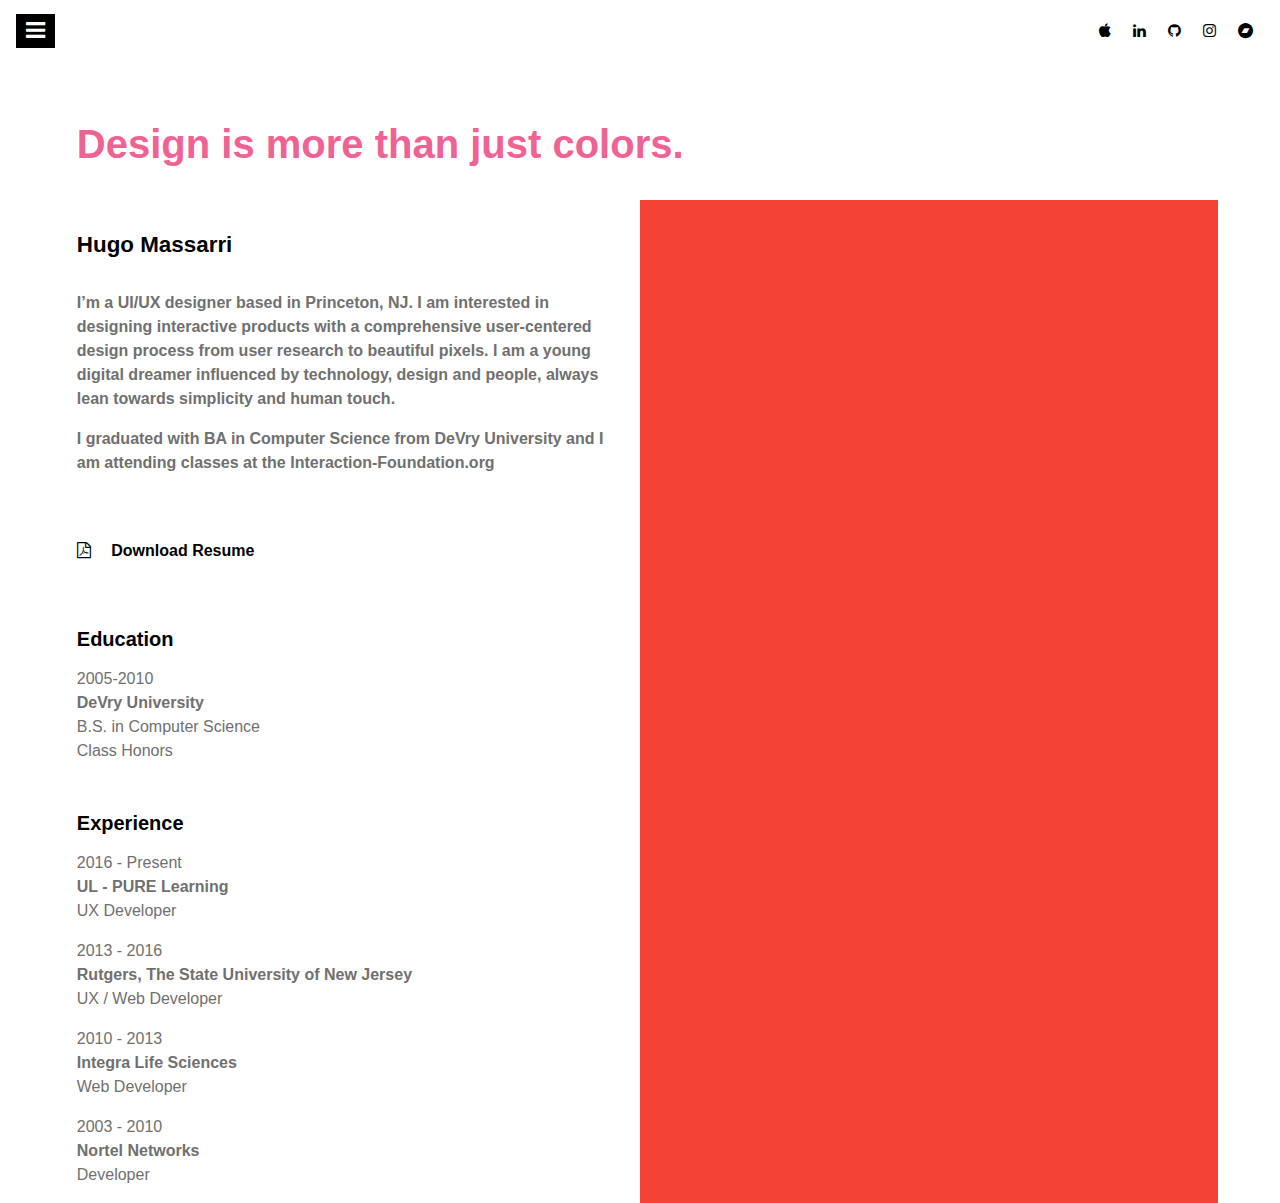
==== index.html @ 9f93d7cd "started working on the index page / about me" ====
<!DOCTYPE html>
<html>

<head>
    <!--Import Google Icon Font-->
    <link href="https://fonts.googleapis.com/icon?family=Material+Icons" rel="stylesheet">

    <!-- Compiled and minified CSS -->
    <link rel="stylesheet" href="css/bootstrap.min.css">
    <link rel="stylesheet" href="css/mdb.min.css" />
    <link rel="stylesheet" href="css/overrides.css" />

    <!-- Font Awesome -->
    <link rel="stylesheet" href="https://maxcdn.bootstrapcdn.com/font-awesome/4.7.0/css/font-awesome.min.css">

    <!--Let browser know website is optimized for mobile-->
    <meta name="viewport" content="width=device-width, initial-scale=1.0" />
</head>

<body class="fixed-sn">

    <!--Double Nav-->
    <header>

        <!-- Sidenav -->
        <div id="slide-out" class="side-nav fixed white z-depth-0">
            <ul class="custom-scrollbar">
                <li>
                    <div class="logo-wrapper waves-light white">
                        <a href="index.html"><img src="assets/logo.png" alt="" class="img-fluid flex-center"></a>
                    </div>
                </li>
                <li class="text-center pt-1 black pb-05">
                    <h4 class="h4-responsive "><span class="white-text">HUGO</span><span class="secondary-text">MASSARRI</span></h4>
                </li>
                <!--
					<span class="fs-90 cyan-text lighten-1">UIX DEVELOPER</span>
				</li>
                -->
                <ul class="collapsible collapsible-accordion">
                    <li>
                        <a href="#" class="collapsible-header waves-effect arrow-r text-left"><i class="fa fa-hand-o-right"></i>PORTFOLIO</a>
                        <div class="collapsible-body">
                            <ul>
                                <li><a href="#" class="waves-effect text-left">UX</a></li>
                                <li><a href="portfolio-web.html" class="waves-effect text-left">Web Design & Development</a></li>
                                <li><a href="portfolio-media.html" class="waves-effect text-left">Digital Media</a></li>
                            </ul>
                        </div>
                    </li>
                    <li><a href="process.html" class="collapsible-header waves-effect text-left"><i class="fa fa-cog"></i>PROCESS</a></li>
                    <li><a href="blog.html" class="collapsible-header waves-effect text-left"><i class="fa fa-user"></i>BLOG</a></li>
                    <li><a href="discography.html" class="collapsible-header waves-effect text-left"><i class="fa fa-play-circle"></i>DISCOGRAPHY</a></li>
                    <li><a href="#" class="collapsible-header waves-effect text-left"><i class="fa fa-file-text"></i>RESUME</a></li>
                    <li><a href="contact.html" class="collapsible-header waves-effect text-left"><i class="fa fa-envelope"></i>CONTACT</a></li>
                </ul>
            </ul>
            <div class="mask-strong"></div>
        </div>

        <!-- Navbar -->
        <nav id="topnav" class="navbar fixed-top navbar-toggleable-md navbar-expand-lg scrolling-navbar double-nav white black-text z-depth-0">
            <!-- Slideout button -->
            <div class="float-left ml-1">
                <div id="mobile-button" class="black">
                    <a href="#" data-activates="slide-out" class="button-collapse"><i id="mobile-menu" class="white-text fa fa-bars"></i></a>    
                </div>
            </div>
            
            
            <!-- Breadcrumb -->
            <div class="breadcrumb-dn mr-auto black-text">
                <h1 class="h1-responsive ml-5 mt-05"></h1>
            </div>
            <ul class="nav navbar-nav nav-flex-icons ml-auto">
                <!--
                <li class="nav-item d-sm-block d-md-block d-lg-block d-xl-none">
                    <a href="" class="nav-link fs-90 font-weight-bold" style="margin-top: 2px;"><span class="black-text">HUGO</span><span class="pink-text">MASSARRI</span></a>
                </li>
                -->
                <li class="nav-item">
                    <a href="" class="nav-link"><i class="fa fa-apple"></i></a>
                </li>
                <li class="nav-item">
                    <a href="" class="nav-link"><i class="fa fa-linkedin"></i></a>
                </li>
                <li class="nav-item">
                    <a href="" class="nav-link"><i class="fa fa-github"></i></a>
                </li>
                <li class="nav-item">
                    <a href="" class="nav-link"><i class="fa fa-instagram"></i></a>
                </li>
                <li class="nav-item">
                    <a href="" class="nav-link"><i class="fa fa-bandcamp"></i></a>
                </li>
            </ul>
        </nav>

    </header>



    <!-- Main Content -->
    <main>
        <div class="row">
            <div class="col-sm-12">
                <h1 class="h1-responsive font-weight-bold secondary-text my-2">Design is more than just colors.</h1>
            </div>
        </div>

        <div class="row">
            <div class="col-sm-12 col-md-6">
                <h4 class="h4-responsive black-text font-weight-bold my-2">Hugo Massarri</h4>
                <p class="tertiary-dark-text font-weight-bold">I’m a UI/UX designer based in Princeton, NJ.  I am interested in designing interactive products with a comprehensive user-centered design process from user research to beautiful pixels. I am a young digital dreamer influenced by technology, design and people, always lean towards simplicity and human touch.</p>
                <p class="tertiary-dark-text font-weight-bold">I graduated with BA in Computer Science from DeVry University and I am attending classes at the Interaction-Foundation.org</p>
                <p class="black-text font-weight-bold my-4"><i class="fa fa-file-pdf-o mr-1"></i> Download Resume</p>
                <h5 class="h5-responsive black-text font-weight-bold">Education</h5>
                <p class="tertiary-dark-text mt-1">2005-2010<br><span class="font-weight-bold">DeVry University</span><br>B.S. in Computer Science<br>Class Honors</p>
                <h5 class="h5-responsive black-text font-weight-bold mt-3">Experience</h5>
                <p class="tertiary-dark-text mt-1">2016 - Present<br><span class="font-weight-bold">UL - PURE Learning</span><br>UX Developer<br></p>
                <p class="tertiary-dark-text mt-1">2013 - 2016<br><span class="font-weight-bold">Rutgers, The State University of New Jersey</span><br>UX / Web Developer<br></p>
                <p class="tertiary-dark-text mt-1">2010 - 2013<br><span class="font-weight-bold">Integra Life Sciences</span><br>Web Developer<br></p>
                <p class="tertiary-dark-text mt-1">2003 - 2010<br><span class="font-weight-bold">Nortel Networks</span><br>Developer<br></p>
            </div>
            <div class="col-sm-12 col-md-6 red white-text"></div>
            
        </div>
    </main>


    <!-- Compiled and minified JavaScript -->
    <script src="js/jquery-3.3.1.min.js"></script>
    <script src="js/bootstrap.min.js"></script>
    <script src="js/mdb.min.js"></script>
    <script src="js/scripts.js"></script>
</body>

</html>
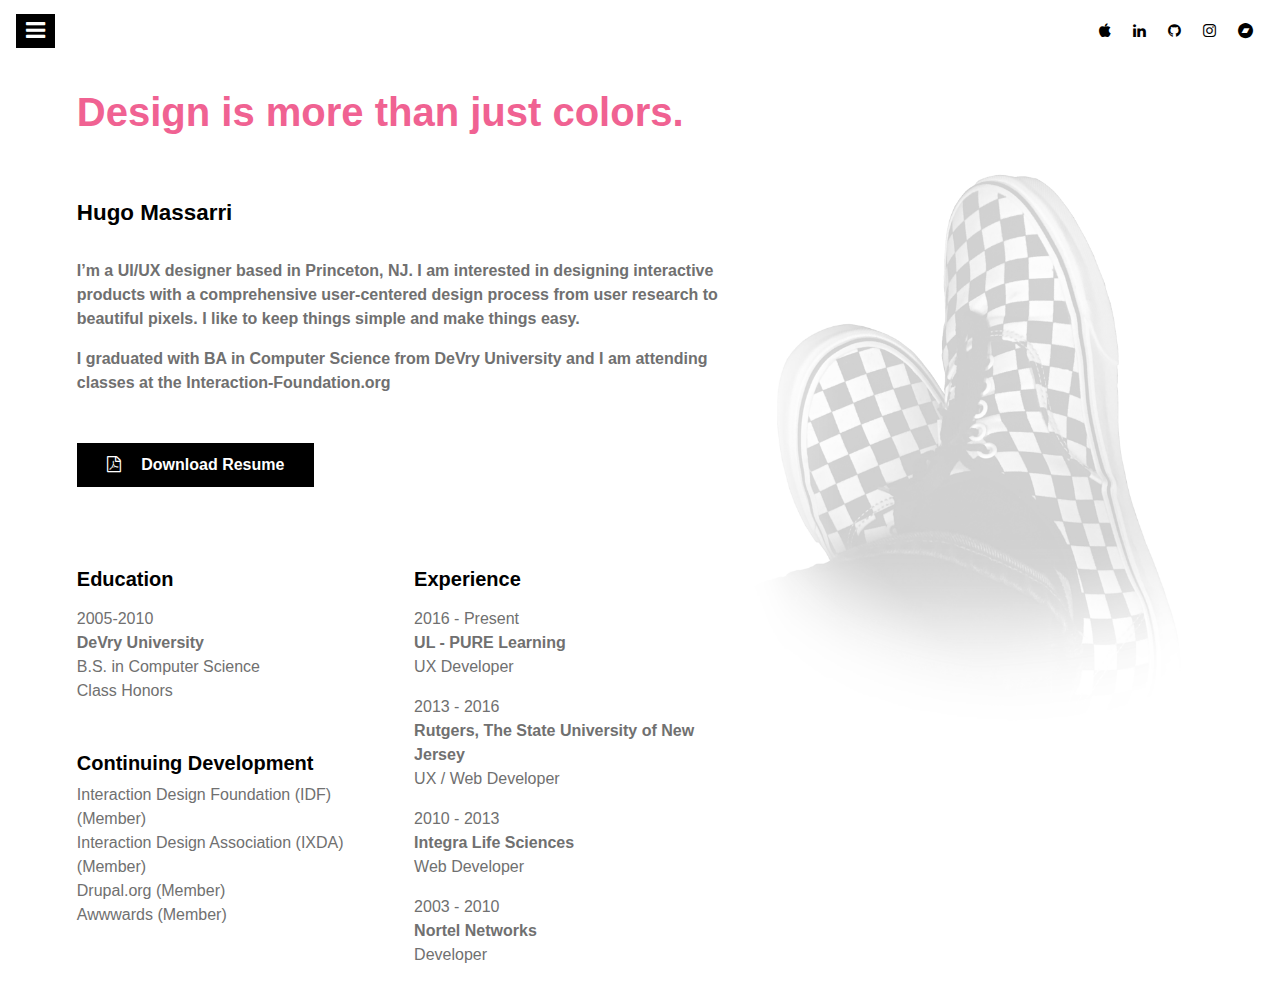
==== commit 69c9909a: "fixed index and web pages" ====
--- a/index.html
+++ b/index.html
@@ -39,20 +39,20 @@
                 -->
                 <ul class="collapsible collapsible-accordion">
                     <li>
-                        <a href="#" class="collapsible-header waves-effect arrow-r text-left"><i class="fa fa-hand-o-right"></i>PORTFOLIO</a>
+                        <a href="#" class="collapsible-header waves-effect arrow-r text-left fs-95"><i class="fa fa-hand-o-right"></i>PORTFOLIO</a>
                         <div class="collapsible-body">
                             <ul>
-                                <li><a href="#" class="waves-effect text-left">UX</a></li>
-                                <li><a href="portfolio-web.html" class="waves-effect text-left">Web Design & Development</a></li>
-                                <li><a href="portfolio-media.html" class="waves-effect text-left">Digital Media</a></li>
+                                <li><a href="#" class="waves-effect text-left fs-95">UX</a></li>
+                                <li><a href="portfolio-web.html" class="waves-effect text-left fs-95">Web Design & Development</a></li>
+                                <li><a href="portfolio-media.html" class="waves-effect text-left fs-95">Digital Media</a></li>
                             </ul>
                         </div>
                     </li>
-                    <li><a href="process.html" class="collapsible-header waves-effect text-left"><i class="fa fa-cog"></i>PROCESS</a></li>
-                    <li><a href="blog.html" class="collapsible-header waves-effect text-left"><i class="fa fa-user"></i>BLOG</a></li>
-                    <li><a href="discography.html" class="collapsible-header waves-effect text-left"><i class="fa fa-play-circle"></i>DISCOGRAPHY</a></li>
-                    <li><a href="#" class="collapsible-header waves-effect text-left"><i class="fa fa-file-text"></i>RESUME</a></li>
-                    <li><a href="contact.html" class="collapsible-header waves-effect text-left"><i class="fa fa-envelope"></i>CONTACT</a></li>
+                    <li><a href="process.html" class="collapsible-header waves-effect text-left fs-95"><i class="fa fa-cog"></i>PROCESS</a></li>
+                    <li><a href="blog.html" class="collapsible-header waves-effect text-left fs-95"><i class="fa fa-user"></i>BLOG</a></li>
+                    <li><a href="discography.html" class="collapsible-header waves-effect text-left fs-95"><i class="fa fa-play-circle"></i>DISCOGRAPHY</a></li>
+                    <li><a href="#" class="collapsible-header waves-effect text-left fs-95"><i class="fa fa-file-text"></i>RESUME</a></li>
+                    <li><a href="contact.html" class="collapsible-header waves-effect text-left fs-95"><i class="fa fa-envelope"></i>CONTACT</a></li>
                 </ul>
             </ul>
             <div class="mask-strong"></div>
@@ -104,25 +104,39 @@
     <main>
         <div class="row">
             <div class="col-sm-12">
-                <h1 class="h1-responsive font-weight-bold secondary-text my-2">Design is more than just colors.</h1>
+                <h1 class="h1-responsive font-weight-bold secondary-text mb-2">Design is more than just colors.</h1>
             </div>
         </div>
 
         <div class="row">
-            <div class="col-sm-12 col-md-6">
+            <div class="col-sm-12 col-md-7">
                 <h4 class="h4-responsive black-text font-weight-bold my-2">Hugo Massarri</h4>
-                <p class="tertiary-dark-text font-weight-bold">I’m a UI/UX designer based in Princeton, NJ.  I am interested in designing interactive products with a comprehensive user-centered design process from user research to beautiful pixels. I am a young digital dreamer influenced by technology, design and people, always lean towards simplicity and human touch.</p>
+                <p class="tertiary-dark-text font-weight-bold">I’m a UI/UX designer based in Princeton, NJ.  I am interested in designing interactive products with a comprehensive user-centered design process from user research to beautiful pixels.  I like to keep things simple and make things easy.</p>
                 <p class="tertiary-dark-text font-weight-bold">I graduated with BA in Computer Science from DeVry University and I am attending classes at the Interaction-Foundation.org</p>
-                <p class="black-text font-weight-bold my-4"><i class="fa fa-file-pdf-o mr-1"></i> Download Resume</p>
-                <h5 class="h5-responsive black-text font-weight-bold">Education</h5>
-                <p class="tertiary-dark-text mt-1">2005-2010<br><span class="font-weight-bold">DeVry University</span><br>B.S. in Computer Science<br>Class Honors</p>
-                <h5 class="h5-responsive black-text font-weight-bold mt-3">Experience</h5>
-                <p class="tertiary-dark-text mt-1">2016 - Present<br><span class="font-weight-bold">UL - PURE Learning</span><br>UX Developer<br></p>
-                <p class="tertiary-dark-text mt-1">2013 - 2016<br><span class="font-weight-bold">Rutgers, The State University of New Jersey</span><br>UX / Web Developer<br></p>
-                <p class="tertiary-dark-text mt-1">2010 - 2013<br><span class="font-weight-bold">Integra Life Sciences</span><br>Web Developer<br></p>
-                <p class="tertiary-dark-text mt-1">2003 - 2010<br><span class="font-weight-bold">Nortel Networks</span><br>Developer<br></p>
+                <p><a class="discog-button text-center font-weight-bold my-2" href="https://blacktransmitter.bandcamp.com" target="_blank"><i class="fa fa-file-pdf-o mr-1"></i> Download Resume</a></p>
+                
+                <div class="row mt-3">
+                    <div class="col-sm-12 col-md-6">
+                        <h5 class="h5-responsive black-text font-weight-bold">Education</h5>
+                        <p class="tertiary-dark-text mt-1">2005-2010<br><span class="font-weight-bold">DeVry University</span><br>B.S. in Computer Science<br>Class Honors</p>
+                        <h5 class="h5-responsive black-text font-weight-bold mt-3">Continuing Development</h5>
+                        <p class="tertiary-dark-text my-0">Interaction Design Foundation (IDF)(Member)</p>
+                        <p class="tertiary-dark-text my-0">Interaction Design Association (IXDA)(Member)</p>
+                        <p class="tertiary-dark-text my-0">Drupal.org (Member)</p>
+                        <p class="tertiary-dark-text my-0">Awwwards (Member)</p>
+                    </div>
+                    <div class="col-sm-12 col-md-6">
+                        <h5 class="h5-responsive black-text font-weight-bold">Experience</h5>
+                        <p class="tertiary-dark-text mt-1">2016 - Present<br><span class="font-weight-bold">UL - PURE Learning</span><br>UX Developer<br></p>
+                        <p class="tertiary-dark-text mt-1">2013 - 2016<br><span class="font-weight-bold">Rutgers, The State University of New Jersey</span><br>UX / Web Developer<br></p>
+                        <p class="tertiary-dark-text mt-1">2010 - 2013<br><span class="font-weight-bold">Integra Life Sciences</span><br>Web Developer<br></p>
+                        <p class="tertiary-dark-text mt-1">2003 - 2010<br><span class="font-weight-bold">Nortel Networks</span><br>Developer<br></p>        
+                    </div>
+                </div>
+                
+                
             </div>
-            <div class="col-sm-12 col-md-6 red white-text"></div>
+            <div class="col-sm-12 col-md-5"><img src="assets/checkerboard-vans.png" class="img-fluid"></div>
             
         </div>
     </main>
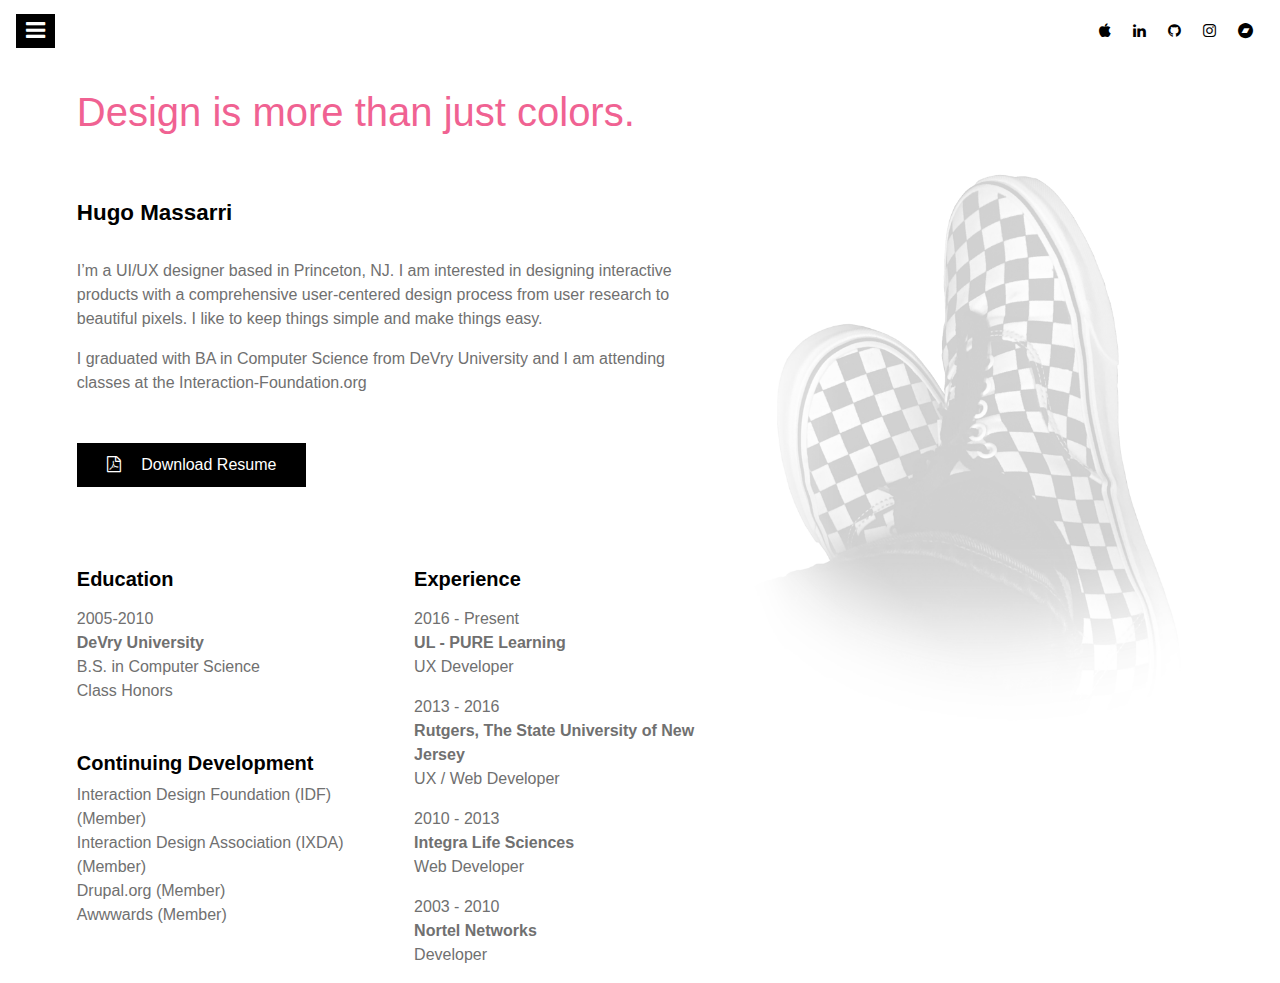
==== commit 35574d66: "fixed menu, added social links, started UX" ====
--- a/index.html
+++ b/index.html
@@ -30,21 +30,21 @@
                         <a href="index.html"><img src="assets/logo.png" alt="" class="img-fluid flex-center"></a>
                     </div>
                 </li>
-                <li class="text-center pt-1 black pb-05">
+                <li class="text-center black pt-1 pb-05">
                     <h4 class="h4-responsive "><span class="white-text">HUGO</span><span class="secondary-text">MASSARRI</span></h4>
                 </li>
                 <!--
 					<span class="fs-90 cyan-text lighten-1">UIX DEVELOPER</span>
 				</li>
                 -->
-                <ul class="collapsible collapsible-accordion">
+                <ul class="collapsible collapsible-accordion mt-0">
                     <li>
                         <a href="#" class="collapsible-header waves-effect arrow-r text-left fs-95"><i class="fa fa-hand-o-right"></i>PORTFOLIO</a>
                         <div class="collapsible-body">
                             <ul>
-                                <li><a href="#" class="waves-effect text-left fs-95">UX</a></li>
-                                <li><a href="portfolio-web.html" class="waves-effect text-left fs-95">Web Design & Development</a></li>
-                                <li><a href="portfolio-media.html" class="waves-effect text-left fs-95">Digital Media</a></li>
+                                <li><a href="portfolio-ux.html" class="waves-effect text-left">UX</a></li>
+                                <li><a href="portfolio-media.html" class="waves-effect text-left">Digital Media</a></li>
+                                <li><a href="portfolio-web.html" class="waves-effect text-left">Web Design + Development</a></li>
                             </ul>
                         </div>
                     </li>
@@ -79,19 +79,19 @@
                 </li>
                 -->
                 <li class="nav-item">
-                    <a href="" class="nav-link"><i class="fa fa-apple"></i></a>
+                    <a href="https://www.apple.com" target="_blank" class="nav-link"><i class="fa fa-apple"></i></a>
                 </li>
                 <li class="nav-item">
-                    <a href="" class="nav-link"><i class="fa fa-linkedin"></i></a>
+                    <a href="https://www.linkedin.com/in/hmassarri" target="_blank" class="nav-link"><i class="fa fa-linkedin"></i></a>
                 </li>
                 <li class="nav-item">
-                    <a href="" class="nav-link"><i class="fa fa-github"></i></a>
+                    <a href="https://github.com/hmassarri/" target="_blank" class="nav-link"><i class="fa fa-github"></i></a>
                 </li>
                 <li class="nav-item">
-                    <a href="" class="nav-link"><i class="fa fa-instagram"></i></a>
+                    <a href="https://www.instagram.com/bighbomb/" target="_blank" class="nav-link"><i class="fa fa-instagram"></i></a>
                 </li>
                 <li class="nav-item">
-                    <a href="" class="nav-link"><i class="fa fa-bandcamp"></i></a>
+                    <a href="https://blacktransmitter.bandcamp.com" target="_blank" class="nav-link"><i class="fa fa-bandcamp"></i></a>
                 </li>
             </ul>
         </nav>
@@ -104,16 +104,18 @@
     <main>
         <div class="row">
             <div class="col-sm-12">
-                <h1 class="h1-responsive font-weight-bold secondary-text mb-2">Design is more than just colors.</h1>
+                <h1 class="h1-responsive secondary-text mb-2">Design is more than just colors.</h1>
             </div>
         </div>
 
         <div class="row">
             <div class="col-sm-12 col-md-7">
-                <h4 class="h4-responsive black-text font-weight-bold my-2">Hugo Massarri</h4>
-                <p class="tertiary-dark-text font-weight-bold">I’m a UI/UX designer based in Princeton, NJ.  I am interested in designing interactive products with a comprehensive user-centered design process from user research to beautiful pixels.  I like to keep things simple and make things easy.</p>
-                <p class="tertiary-dark-text font-weight-bold">I graduated with BA in Computer Science from DeVry University and I am attending classes at the Interaction-Foundation.org</p>
-                <p><a class="discog-button text-center font-weight-bold my-2" href="https://blacktransmitter.bandcamp.com" target="_blank"><i class="fa fa-file-pdf-o mr-1"></i> Download Resume</a></p>
+                <h4 class="h4-responsive font-weight-bold black-text my-2">Hugo Massarri</h4>
+                <p class="tertiary-dark-text ">I’m a UI/UX designer based in Princeton, NJ.  I am interested in designing interactive products with a comprehensive user-centered design process from user research to beautiful pixels.  I like to keep things simple and make things easy.</p>
+                <p class="tertiary-dark-text ">I graduated with BA in Computer Science from DeVry University and I am attending classes at the Interaction-Foundation.org</p>
+                
+                <!-- Download Button -->
+                <p><a class="discog-button text-center my-2" href="https://blacktransmitter.bandcamp.com" target="_blank"><i class="fa fa-file-pdf-o mr-1"></i> Download Resume</a></p>
                 
                 <div class="row mt-3">
                     <div class="col-sm-12 col-md-6">
--- a/css/overrides.css
+++ b/css/overrides.css
@@ -605,7 +605,9 @@
 
 #slide-out .collapsible-body a {
   background-color: rgba(0, 0, 0, 0.08);
-  font-weight: 300; }
+  font-weight: 300;
+  height: 56px !important;
+  line-height: 56px !important; }
 
 .side-nav .logo-wrapper,
 .side-nav .logo-wrapper a {
@@ -629,8 +631,12 @@
   font-weight: 300;
   border-radius: 0; }
 
+.side-nav .collapsible a {
+  height: 58px !important;
+  line-height: 58px !important; }
+
 .side-nav .collapsible-body a {
-  padding-left: 55px; }
+  padding-left: 48px; }
 
 .side-nav .logo-wrapper {
   border-bottom: 0px solid rgba(153, 153, 153, 0.3); }
@@ -686,7 +692,8 @@
 .portfolioSite-button:focus,
 .portfolioSite-button:hover {
   background-color: #00BCD4;
-  color: #000000; }
+  color: #000000;
+  border-radius: 4px; }
 
 .portfolioSite-button .hoverable {
   transition: all 0s ease-in-out; }
@@ -704,7 +711,8 @@
 .discog-button:focus,
 .discog-button:hover {
   background-color: #00BCD4;
-  color: #000000; }
+  color: #000000;
+  border-radius: 4px; }
 
 .discog-button .hoverable {
   transition: all 0s ease-in-out; }
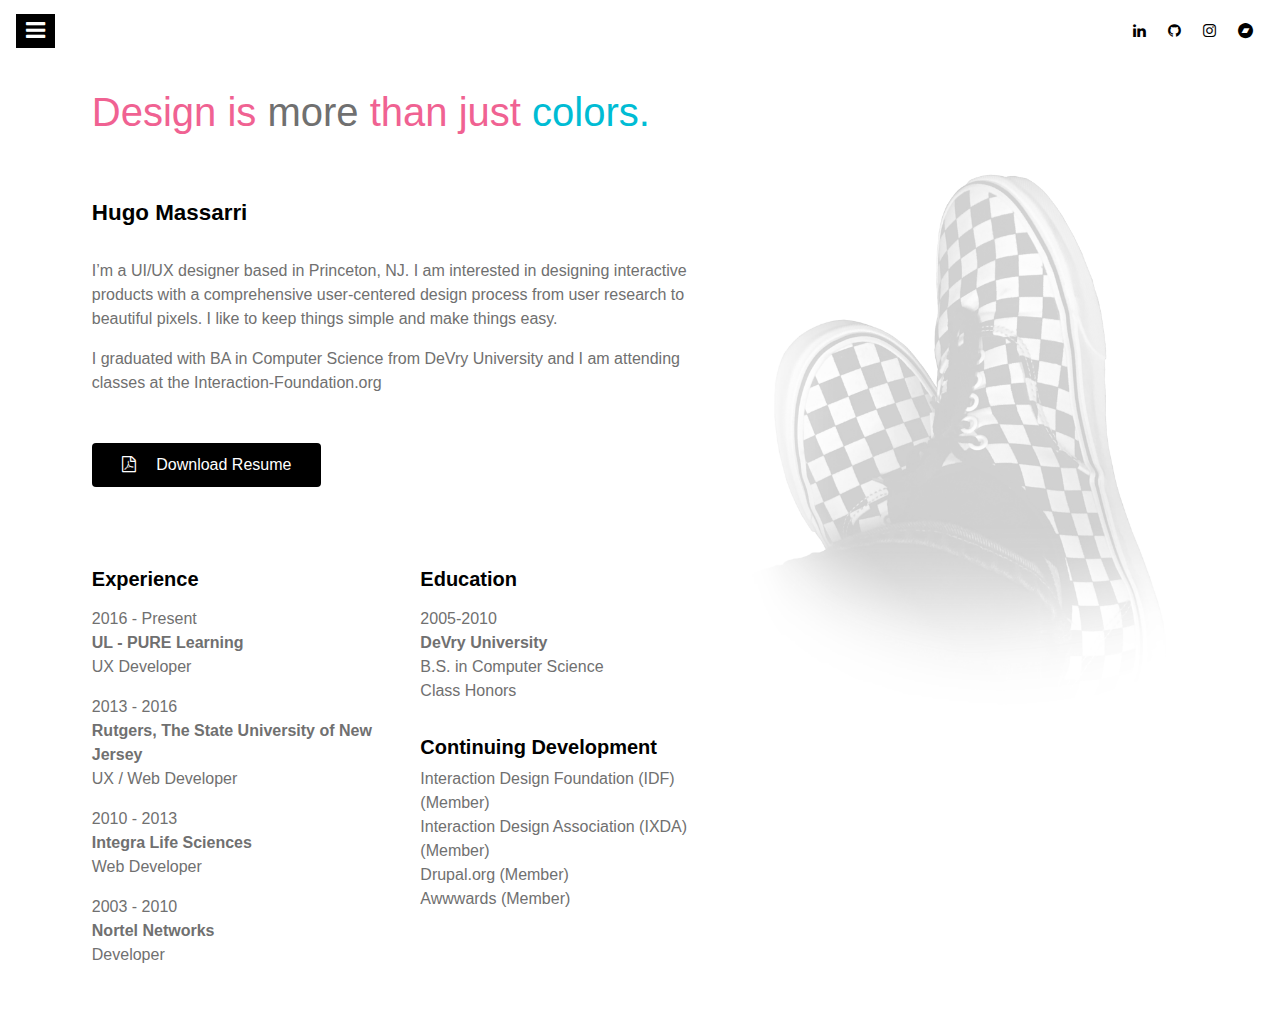
==== commit c6256cb0: "fixing more mobile css issues" ====
--- a/index.html
+++ b/index.html
@@ -51,7 +51,7 @@
                     <li><a href="process.html" class="collapsible-header waves-effect text-left fs-95"><i class="fa fa-cog"></i>PROCESS</a></li>
                     <li><a href="blog.html" class="collapsible-header waves-effect text-left fs-95"><i class="fa fa-user"></i>BLOG</a></li>
                     <li><a href="discography.html" class="collapsible-header waves-effect text-left fs-95"><i class="fa fa-play-circle"></i>DISCOGRAPHY</a></li>
-                    <li><a href="#" class="collapsible-header waves-effect text-left fs-95"><i class="fa fa-file-text"></i>RESUME</a></li>
+                    <li><a href="assets/resume/2018-Resume.pdf" target="_blank" class="collapsible-header waves-effect text-left fs-95"><i class="fa fa-file-text"></i>RESUME</a></li>
                     <li><a href="contact.html" class="collapsible-header waves-effect text-left fs-95"><i class="fa fa-envelope"></i>CONTACT</a></li>
                 </ul>
             </ul>
@@ -63,11 +63,11 @@
             <!-- Slideout button -->
             <div class="float-left ml-1">
                 <div id="mobile-button" class="black">
-                    <a href="#" data-activates="slide-out" class="button-collapse"><i id="mobile-menu" class="white-text fa fa-bars"></i></a>    
+                    <a href="#" data-activates="slide-out" class="button-collapse"><i id="mobile-menu" class="white-text fa fa-bars"></i></a>
                 </div>
             </div>
-            
-            
+
+
             <!-- Breadcrumb -->
             <div class="breadcrumb-dn mr-auto black-text">
                 <h1 class="h1-responsive ml-5 mt-05"></h1>
@@ -77,10 +77,10 @@
                 <li class="nav-item d-sm-block d-md-block d-lg-block d-xl-none">
                     <a href="" class="nav-link fs-90 font-weight-bold" style="margin-top: 2px;"><span class="black-text">HUGO</span><span class="pink-text">MASSARRI</span></a>
                 </li>
-                -->
                 <li class="nav-item">
                     <a href="https://www.apple.com" target="_blank" class="nav-link"><i class="fa fa-apple"></i></a>
                 </li>
+                -->
                 <li class="nav-item">
                     <a href="https://www.linkedin.com/in/hmassarri" target="_blank" class="nav-link"><i class="fa fa-linkedin"></i></a>
                 </li>
@@ -102,44 +102,66 @@
 
     <!-- Main Content -->
     <main>
-        <div class="row">
-            <div class="col-sm-12">
-                <h1 class="h1-responsive secondary-text mb-2">Design is more than just colors.</h1>
+        <div class="container-fluid">
+            <div class="row">
+                <div class="col-sm-12 col-md-12">
+                    <h1 class="h1-responsive secondary-text mb-2">Design is <span class="tertiary-dark-text">more</span> than just <span class="cyan-text">colors.</span></h1>
+                </div>
             </div>
-        </div>
 
-        <div class="row">
-            <div class="col-sm-12 col-md-7">
-                <h4 class="h4-responsive font-weight-bold black-text my-2">Hugo Massarri</h4>
-                <p class="tertiary-dark-text ">I’m a UI/UX designer based in Princeton, NJ.  I am interested in designing interactive products with a comprehensive user-centered design process from user research to beautiful pixels.  I like to keep things simple and make things easy.</p>
-                <p class="tertiary-dark-text ">I graduated with BA in Computer Science from DeVry University and I am attending classes at the Interaction-Foundation.org</p>
-                
-                <!-- Download Button -->
-                <p><a class="discog-button text-center my-2" href="https://blacktransmitter.bandcamp.com" target="_blank"><i class="fa fa-file-pdf-o mr-1"></i> Download Resume</a></p>
-                
-                <div class="row mt-3">
-                    <div class="col-sm-12 col-md-6">
-                        <h5 class="h5-responsive black-text font-weight-bold">Education</h5>
-                        <p class="tertiary-dark-text mt-1">2005-2010<br><span class="font-weight-bold">DeVry University</span><br>B.S. in Computer Science<br>Class Honors</p>
-                        <h5 class="h5-responsive black-text font-weight-bold mt-3">Continuing Development</h5>
-                        <p class="tertiary-dark-text my-0">Interaction Design Foundation (IDF)(Member)</p>
-                        <p class="tertiary-dark-text my-0">Interaction Design Association (IXDA)(Member)</p>
-                        <p class="tertiary-dark-text my-0">Drupal.org (Member)</p>
-                        <p class="tertiary-dark-text my-0">Awwwards (Member)</p>
+            <div class="row">
+                <div class="col-sm-12 col-md-7">
+                    <h4 class="h4-responsive font-weight-bold black-text my-2">Hugo Massarri</h4>
+                    <p class="tertiary-dark-text ">I’m a UI/UX designer based in Princeton, NJ. I am interested in designing interactive products with a comprehensive user-centered design process from user research to beautiful pixels. I like to keep things simple and make things easy.</p>
+                    <p class="tertiary-dark-text ">I graduated with BA in Computer Science from DeVry University and I am attending classes at the Interaction-Foundation.org</p>
+
+                    <!-- Download Button -->
+                    <p><a class="discog-button text-center my-2" href="assets/resume/2018-Resume.pdf" download><i class="fa fa-file-pdf-o mr-1"></i> Download Resume</a></p>
+
+                    <div class="row mt-3">
+                        <div class="col-sm-12 col-md-6 mb-2">
+                            <h5 class="h5-responsive black-text font-weight-bold">Experience</h5>
+                            <p class="tertiary-dark-text mt-1">2016 - Present
+                                <br><span class="font-weight-bold">UL - PURE Learning</span>
+                                <br>UX Developer
+                                <br>
+                            </p>
+                            <p class="tertiary-dark-text mt-1">2013 - 2016
+                                <br><span class="font-weight-bold">Rutgers, The State University of New Jersey</span>
+                                <br>UX / Web Developer
+                                <br>
+                            </p>
+                            <p class="tertiary-dark-text mt-1">2010 - 2013
+                                <br><span class="font-weight-bold">Integra Life Sciences</span>
+                                <br>Web Developer
+                                <br>
+                            </p>
+                            <p class="tertiary-dark-text mt-1">2003 - 2010
+                                <br><span class="font-weight-bold">Nortel Networks</span>
+                                <br>Developer
+                                <br>
+                            </p>
+                        </div>
+                        <div class="col-sm-12 col-md-6">
+                            <h5 class="h5-responsive black-text font-weight-bold">Education</h5>
+                            <p class="tertiary-dark-text mt-1">2005-2010
+                                <br><span class="font-weight-bold">DeVry University</span>
+                                <br>B.S. in Computer Science
+                                <br>Class Honors</p>
+                            <h5 class="h5-responsive black-text font-weight-bold mt-2">Continuing Development</h5>
+                            <p class="tertiary-dark-text my-0">Interaction Design Foundation (IDF)(Member)</p>
+                            <p class="tertiary-dark-text my-0">Interaction Design Association (IXDA)(Member)</p>
+                            <p class="tertiary-dark-text my-0">Drupal.org (Member)</p>
+                            <p class="tertiary-dark-text my-0">Awwwards (Member)</p>
+                        </div>
+
                     </div>
-                    <div class="col-sm-12 col-md-6">
-                        <h5 class="h5-responsive black-text font-weight-bold">Experience</h5>
-                        <p class="tertiary-dark-text mt-1">2016 - Present<br><span class="font-weight-bold">UL - PURE Learning</span><br>UX Developer<br></p>
-                        <p class="tertiary-dark-text mt-1">2013 - 2016<br><span class="font-weight-bold">Rutgers, The State University of New Jersey</span><br>UX / Web Developer<br></p>
-                        <p class="tertiary-dark-text mt-1">2010 - 2013<br><span class="font-weight-bold">Integra Life Sciences</span><br>Web Developer<br></p>
-                        <p class="tertiary-dark-text mt-1">2003 - 2010<br><span class="font-weight-bold">Nortel Networks</span><br>Developer<br></p>        
-                    </div>
+
+
                 </div>
-                
-                
+                <div class="col-sm-12 col-md-5"><img src="assets/checkerboard-vans.png" class="img-fluid"></div>
+
             </div>
-            <div class="col-sm-12 col-md-5"><img src="assets/checkerboard-vans.png" class="img-fluid"></div>
-            
         </div>
     </main>
 
--- a/css/overrides.css
+++ b/css/overrides.css
@@ -535,7 +535,7 @@
     margin-top: 0px !important;
     margin-bottom: 0px !important; }
 
-  #process h2, #process p, #process figure {
+  #process h1, #process h2, #process h3, #process h4, #process h5, #process p, #process figure, #process footer {
     text-align: center !important; }
 
   #process .figure {
@@ -545,7 +545,7 @@
   .discog-button {
     width: 100% !important; }
 
-  #discography h2, #discography h3, #discography h5, #discography p {
+  #discopgrahy h1, #discography h2, #discography h3, #discography h5, #discography p, #discography footer {
     text-align: center !important; }
 
   #discography h3 {
@@ -554,10 +554,16 @@
   #discography .blockquote-footer {
     text-align: center; }
 
-  #web h2, #web h3, #web h5 {
+  #media h1, #media h2, #media h3, #media h4, #media h5, #media footer {
     text-align: center !important; }
 
+  #web h1, #web h2, #web h3, #web h4, #web h5, #web p, #web footer {
+    text-align: center !important; }
+
   .portfolioSite-button {
+    width: 100% !important; }
+
+  .contact-button {
     width: 100% !important; } }
 @media only screen and (max-width: 1024px) {
   #mental_model {
@@ -687,13 +693,12 @@
   padding: 10px 30px;
   display: inline-block;
   width: auto;
-  border-radius: 0px; }
+  border-radius: 4px; }
 
 .portfolioSite-button:focus,
 .portfolioSite-button:hover {
   background-color: #00BCD4;
-  color: #000000;
-  border-radius: 4px; }
+  color: #000000; }
 
 .portfolioSite-button .hoverable {
   transition: all 0s ease-in-out; }
@@ -706,13 +711,12 @@
   padding: 10px 30px;
   display: inline-block;
   width: auto;
-  border-radius: 0px; }
+  border-radius: 4px; }
 
 .discog-button:focus,
 .discog-button:hover {
   background-color: #00BCD4;
-  color: #000000;
-  border-radius: 4px; }
+  color: #000000; }
 
 .discog-button .hoverable {
   transition: all 0s ease-in-out; }
@@ -744,7 +748,7 @@
   padding: 10px 30px;
   display: inline-block;
   width: auto;
-  border-radius: 0px; }
+  border-radius: 4px; }
 
 .webproject-button-1:focus,
 .webproject-button-1:hover {
@@ -760,7 +764,7 @@
   padding: 10px 30px;
   display: inline-block;
   width: auto;
-  border-radius: 0px; }
+  border-radius: 4px; }
 
 .webproject-button-2:focus,
 .webproject-button-2:hover {
@@ -774,11 +778,11 @@
 ==============================*/
 .contact-button {
   background-color: #000000;
-  color: #FFFFFF;
+  color: #FFFFFF !important;
   padding: 10px 30px;
   display: inline-block;
   width: auto;
-  border-radius: 0px; }
+  border-radius: 4px; }
 
 .contact-button:focus,
 .contact-button:hover {
@@ -788,4 +792,25 @@
 .contact-button .hoverable {
   transition: all 0s ease-in-out; }
 
+#contact-form .form-control:focus {
+  color: #00BCD4;
+  border: 1px solid #00BCD4;
+  -webkit-box-shadow: 0 0 0 0.2rem rgba(0, 188, 212, 0.25);
+  box-shadow: 0 0 0 0.2rem rgba(0, 188, 212, 0.25); }
+
+#contact-form select:focus {
+  color: #00BCD4;
+  border: 1px solid #00BCD4;
+  -webkit-box-shadow: 0 0 0 0.2rem rgba(0, 188, 212, 0.25);
+  box-shadow: 0 0 0 0.2rem rgba(0, 188, 212, 0.25); }
+
+#contact-form .custom-select:focus {
+  color: #00BCD4;
+  border: 1px solid #00BCD4;
+  -webkit-box-shadow: 0 0 0 0.2rem rgba(0, 188, 212, 0.25);
+  box-shadow: 0 0 0 0.2rem rgba(0, 188, 212, 0.25); }
+
+#contact-form input:matches([type="button"], #contact-form [type="submit"], #contact-form [type="reset"]) {
+  border: none !important; }
+
 /*# sourceMappingURL=overrides.css.map */
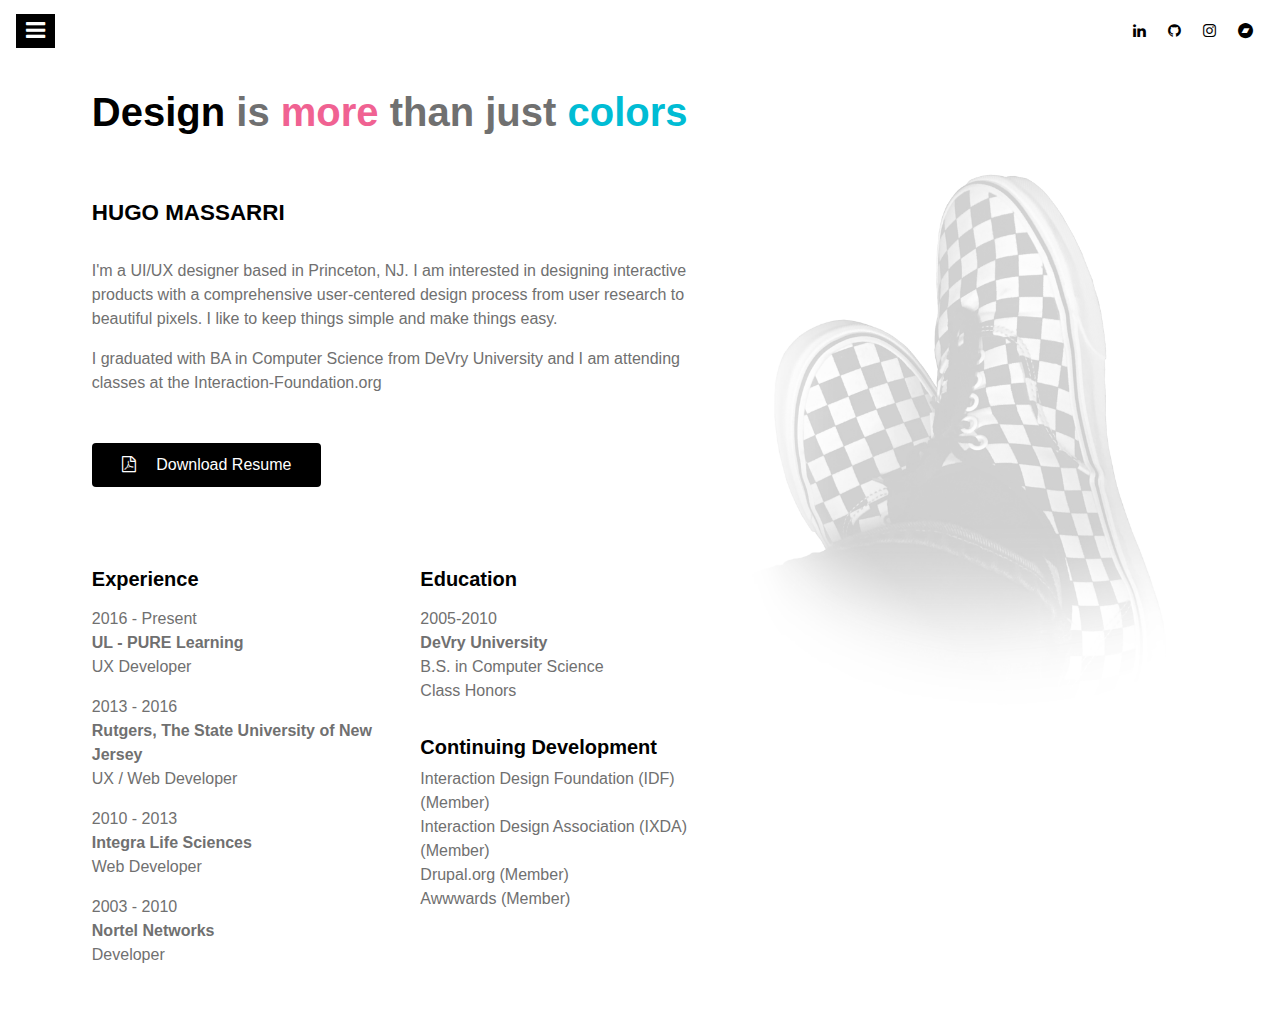
==== commit 38d81246: "fixing mobile alignment" ====
--- a/index.html
+++ b/index.html
@@ -17,7 +17,7 @@
     <meta name="viewport" content="width=device-width, initial-scale=1.0" />
 </head>
 
-<body class="fixed-sn">
+<body id="home" class="fixed-sn">
 
     <!--Double Nav-->
     <header>
@@ -31,7 +31,7 @@
                     </div>
                 </li>
                 <li class="text-center black pt-1 pb-05">
-                    <h4 class="h4-responsive "><span class="white-text">HUGO</span><span class="secondary-text">MASSARRI</span></h4>
+                    <h4 class="h4-responsive "><span class="cyan-text">HUGO</span><span class="secondary-text">MASSARRI</span></h4>
                 </li>
                 <!--
 					<span class="fs-90 cyan-text lighten-1">UIX DEVELOPER</span>
@@ -43,8 +43,9 @@
                         <div class="collapsible-body">
                             <ul>
                                 <li><a href="portfolio-ux.html" class="waves-effect text-left">UX</a></li>
-                                <li><a href="portfolio-media.html" class="waves-effect text-left">Digital Media</a></li>
-                                <li><a href="portfolio-web.html" class="waves-effect text-left">Web Design + Development</a></li>
+                                <li><a href="portfolio-media.html" class="waves-effect text-left">Digital Art</a></li>
+                                <li><a href="portfolio-web.html" class="waves-effect text-left">Web Development</a></li>
+                                <!--<li><a href="https://medium.com/@hugomassarri/the-hows-why-s-and-aha-s-of-uix-and-me-26e31b76db40" target="_blank" class="waves-effect text-left">Published Articles</a></li>-->
                             </ul>
                         </div>
                     </li>
@@ -105,14 +106,14 @@
         <div class="container-fluid">
             <div class="row">
                 <div class="col-sm-12 col-md-12">
-                    <h1 class="h1-responsive secondary-text mb-2">Design is <span class="tertiary-dark-text">more</span> than just <span class="cyan-text">colors.</span></h1>
+					<h1 class="h1-responsive tertiary-dark-text font-weight-bold mb-2"><span class="black-text">Design</span> is <span class="secondary-text">more</span> than just <span class="cyan-text">colors</span></h1>
                 </div>
             </div>
 
             <div class="row">
                 <div class="col-sm-12 col-md-7">
-                    <h4 class="h4-responsive font-weight-bold black-text my-2">Hugo Massarri</h4>
-                    <p class="tertiary-dark-text ">I’m a UI/UX designer based in Princeton, NJ. I am interested in designing interactive products with a comprehensive user-centered design process from user research to beautiful pixels. I like to keep things simple and make things easy.</p>
+					<h4 class="h4-responsive font-weight-bold black-text my-2">HUGO MASSARRI</h4>
+                    <p class="tertiary-dark-text">I&#39;m a UI/UX designer based in Princeton, NJ. I am interested in designing interactive products with a comprehensive user-centered design process from user research to beautiful pixels. I like to keep things simple and make things easy.</p>
                     <p class="tertiary-dark-text ">I graduated with BA in Computer Science from DeVry University and I am attending classes at the Interaction-Foundation.org</p>
 
                     <!-- Download Button -->
--- a/css/overrides.css
+++ b/css/overrides.css
@@ -531,21 +531,51 @@
   .process-spacer {
     padding: 35px 0; }
 
+  #home h1,
+  #home h2,
+  #home h3,
+  #home h4,
+  #home h5,
+  #home p {
+    text-align: center !important; }
+
   #mental_model {
     margin-top: 0px !important;
     margin-bottom: 0px !important; }
 
-  #process h1, #process h2, #process h3, #process h4, #process h5, #process p, #process figure, #process footer {
+  #process h1,
+  #process h2,
+  #process h3,
+  #process h4,
+  #process h5,
+  #process p,
+  #process figure,
+  #process footer {
     text-align: center !important; }
 
   #process .figure {
     display: block;
     margin-bottom: 3rem; }
 
+  #blog h1,
+  #blog h2,
+  #blog h3,
+  #blog h4,
+  #blog h5,
+  #blog h6,
+  #blog p {
+    text-align: center !important; }
+
   .discog-button {
     width: 100% !important; }
 
-  #discopgrahy h1, #discography h2, #discography h3, #discography h5, #discography p, #discography footer {
+  #discography h1,
+  #discography h2,
+  #discography h3,
+  #discography h4,
+  #discography h5,
+  #discography p,
+  #discography footer {
     text-align: center !important; }
 
   #discography h3 {
@@ -554,14 +584,33 @@
   #discography .blockquote-footer {
     text-align: center; }
 
-  #media h1, #media h2, #media h3, #media h4, #media h5, #media footer {
+  #media h1,
+  #media h2,
+  #media h3,
+  #media h4,
+  #media h5,
+  #media footer {
     text-align: center !important; }
 
-  #web h1, #web h2, #web h3, #web h4, #web h5, #web p, #web footer {
+  #web h1,
+  #web h2,
+  #web h3,
+  #web h4,
+  #web h5,
+  #web p,
+  #web footer {
     text-align: center !important; }
 
   .portfolioSite-button {
     width: 100% !important; }
+
+  #contact h1,
+  #contact h2,
+  #contact h3,
+  #contact h4,
+  #contact h5,
+  #contact p {
+    text-align: center !important; }
 
   .contact-button {
     width: 100% !important; } }
@@ -571,7 +620,8 @@
     margin-bottom: 5rem; } }
 /* =HTML, Body, etc
 ==============================*/
-html, body {
+html,
+body {
   font-family: 'Karla', sans-serif; }
 
 header,
@@ -703,6 +753,22 @@
 .portfolioSite-button .hoverable {
   transition: all 0s ease-in-out; }
 
+/* =Blog
+==============================*/
+.blog a {
+  color: #4F5B62; }
+
+.blog a:hover,
+.blog a:focus {
+  color: #00BCD4;
+  text-decoration: underline; }
+
+/* =Process
+==============================*/
+.lb-data .lb-details {
+  width: 100%;
+  text-align: right !important; }
+
 /* =Discography
 ==============================*/
 .discog-button {
@@ -721,22 +787,6 @@
 .discog-button .hoverable {
   transition: all 0s ease-in-out; }
 
-/* =Blog
-==============================*/
-.blog a {
-  color: #4F5B62; }
-
-.blog a:hover,
-.blog a:focus {
-  color: #00BCD4;
-  text-decoration: underline; }
-
-/* =Process
-==============================*/
-.lb-data .lb-details {
-  width: 100%;
-  text-align: right !important; }
-
 /* =Web
 ==============================*/
 #web .card.card-image {
@@ -777,11 +827,11 @@
 /* =Contact
 ==============================*/
 .contact-button {
+  padding: 10px 30px;
+  width: 100% !important;
   background-color: #000000;
   color: #FFFFFF !important;
-  padding: 10px 30px;
   display: inline-block;
-  width: auto;
   border-radius: 4px; }
 
 .contact-button:focus,
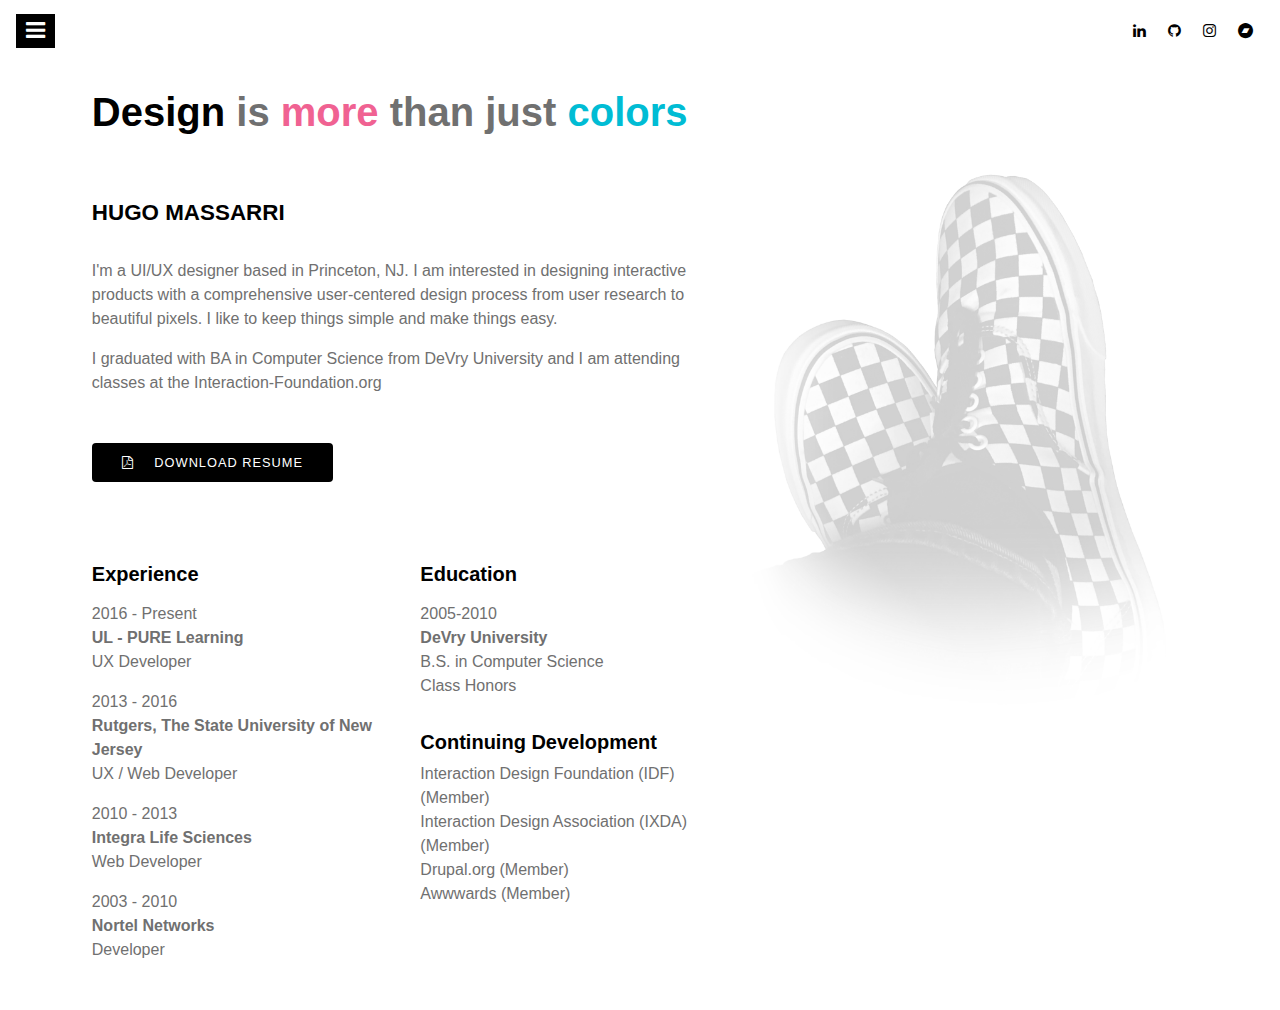
==== commit c024a747: "improved sass and changed sidebar" ====
--- a/index.html
+++ b/index.html
@@ -12,6 +12,9 @@
 
     <!-- Font Awesome -->
     <link rel="stylesheet" href="https://maxcdn.bootstrapcdn.com/font-awesome/4.7.0/css/font-awesome.min.css">
+    
+    <!-- Modernizr -->
+    <script src="js/modernizr.js"></script>
 
     <!--Let browser know website is optimized for mobile-->
     <meta name="viewport" content="width=device-width, initial-scale=1.0" />
@@ -23,20 +26,17 @@
     <header>
 
         <!-- Sidenav -->
-        <div id="slide-out" class="side-nav fixed white z-depth-0">
+        <div id="slide-out" class="side-nav fixed z-depth-0">
             <ul class="custom-scrollbar">
                 <li>
-                    <div class="logo-wrapper waves-light white">
-                        <a href="index.html"><img src="assets/logo.png" alt="" class="img-fluid flex-center"></a>
+                    <div class="logo-wrapper waves-light black">
+                        <a href="index.html"><img src="assets/logo7.png" alt="" class="img-fluid flex-center"></a>
                     </div>
                 </li>
-                <li class="text-center black pt-1 pb-05">
-                    <h4 class="h4-responsive "><span class="cyan-text">HUGO</span><span class="secondary-text">MASSARRI</span></h4>
+                <li class="text-center primary-dark pt-1 pb-05">
+                    <h5 class="h5-responsive "><span class="cyan-text">HUGO</span><span class="secondary-text">MASSARRI</span></h5>
                 </li>
-                <!--
-					<span class="fs-90 cyan-text lighten-1">UIX DEVELOPER</span>
-				</li>
-                -->
+                
                 <ul class="collapsible collapsible-accordion mt-0">
                     <li>
                         <a href="#" class="collapsible-header waves-effect arrow-r text-left fs-95"><i class="fa fa-hand-o-right"></i>PORTFOLIO</a>
@@ -117,7 +117,7 @@
                     <p class="tertiary-dark-text ">I graduated with BA in Computer Science from DeVry University and I am attending classes at the Interaction-Foundation.org</p>
 
                     <!-- Download Button -->
-                    <p><a class="discog-button text-center my-2" href="assets/resume/2018-Resume.pdf" download><i class="fa fa-file-pdf-o mr-1"></i> Download Resume</a></p>
+                    <p><a class="hm-button text-center my-2" href="assets/resume/2018-Resume.pdf" download><i class="fa fa-file-pdf-o mr-1"></i> Download Resume</a></p>
 
                     <div class="row mt-3">
                         <div class="col-sm-12 col-md-6 mb-2">
@@ -166,12 +166,15 @@
         </div>
     </main>
 
+    <div class="cd-cover-layer"></div>
+	<div class="cd-loading-bar"></div>
 
     <!-- Compiled and minified JavaScript -->
     <script src="js/jquery-3.3.1.min.js"></script>
     <script src="js/bootstrap.min.js"></script>
     <script src="js/mdb.min.js"></script>
     <script src="js/scripts.js"></script>
+    <script src="js/effects.js"></script>
 </body>
 
 </html>
--- a/css/overrides.css
+++ b/css/overrides.css
@@ -1,23 +1,4 @@
-/* Index 
-==============================
-0.  Imports
-1.  HTML, Body, etc
-2.  Fonts
-3.  Sidenav and Nav
-4.  Scrollspy
-5.  Portfolio Site Web
-6.  Discography
-7.  Blog
-8.  Process
-9.  Web
-10. Contact
-==============================*/
-/* Imports
-==============================*/
-/* =Color Palette
-==============================*/
-/* Blue and Grey
-==============================
+/* ==============================
 $primary: #424242;
 $primary-light: #4F5B62;
 $primary-dark: #303030;
@@ -33,11 +14,7 @@
 $tertiary: #9E9E9E;
 $tertiary-light: #F1F1F1;
 $tertiary-dark: #707070;
-==============================*/
-/* Pink and Black 
-==============================*/
-/* =Color Classes
-==============================*/
+// ============================== */
 .primary {
   background-color: #263238 !important; }
 
@@ -92,8 +69,6 @@
 .tertiary-dark-text {
   color: #707070 !important; }
 
-/* =Border Colors
-==============================*/
 .border-primary {
   border: 1px solid #263238 !important; }
 
@@ -130,29 +105,6 @@
 .border-cyan {
   border: 1px solid #00BCD4 !important; }
 
-/* != Font Size $rembase = 14px
---------------------------------------------------------------
-* hmtl { font-size: 87.5%; }
-* body { font-size: 14px; font-size: 1rem; line-height: 1; }
-* 4px    	0.28571429rem
-* 8px		0.571428571rem
-* 10px		0.71428571rem
-* 12px		0.857142857rem
-* 13px		0.928571429rem
-* 14px		1rem
-* 16px		1.142857143rem
-* 18px		1.285714286rem
-* 20px		1.428571429rem
-* 21px		1.5rem
-* 22px		1.571428571rem
-* 24px		1.714285714rem
-* 28px		2rem
-* 36px		2.571428571rem
-* 42px		3rem
-* 48px		3.428571429rem
-* 64px		4.57142857rem
-* 72px		5.142857143rem
-*/
 .fs-200 {
   font-size: 2rem !important; }
 
@@ -198,8 +150,6 @@
 .process-content {
   font-size: 1.142857143rem !important; }
 
-/*=Margins and Padding
-====================*/
 .mt-0 {
   margin-top: 0px !important; }
 
@@ -474,152 +424,6 @@
   padding-left: 5rem !important;
   padding-right: 5rem !important; }
 
-.delay-50ms {
-  animation-delay: .5s; }
-
-.delay-55ms {
-  animation-delay: .55s; }
-
-.delay-60ms {
-  animation-delay: .6s; }
-
-.delay-65ms {
-  animation-delay: .65s; }
-
-.delay-70ms {
-  animation-delay: .7s; }
-
-.delay-75ms {
-  animation-delay: .75s; }
-
-.delay-1-25s {
-  animation-delay: 1.25s; }
-
-.delay-1-5s {
-  animation-delay: 1.5s; }
-
-.delay-1-75s {
-  animation-delay: 1.75s; }
-
-.delay-2-25s {
-  animation-delay: 2.25s; }
-
-.delay-2-5s {
-  animation-delay: 2.5s; }
-
-.delay-2-75s {
-  animation-delay: 2.75s; }
-
-.delay-3-25s {
-  animation-delay: 3.25s; }
-
-.delay-3-5s {
-  animation-delay: 3.5s; }
-
-.delay-3-75s {
-  animation-delay: 3.75s; }
-
-@media only screen and (max-width: 767px) {
-  .breadcrumb h1 {
-    margin-left: 0px !important;
-    margin-top: .2rem !important;
-    font-size: 1.4rem; }
-
-  #socialMediaLinks {
-    display: none; }
-
-  .process-spacer {
-    padding: 35px 0; }
-
-  #home h1,
-  #home h2,
-  #home h3,
-  #home h4,
-  #home h5,
-  #home p {
-    text-align: center !important; }
-
-  #mental_model {
-    margin-top: 0px !important;
-    margin-bottom: 0px !important; }
-
-  #process h1,
-  #process h2,
-  #process h3,
-  #process h4,
-  #process h5,
-  #process p,
-  #process figure,
-  #process footer {
-    text-align: center !important; }
-
-  #process .figure {
-    display: block;
-    margin-bottom: 3rem; }
-
-  #blog h1,
-  #blog h2,
-  #blog h3,
-  #blog h4,
-  #blog h5,
-  #blog h6,
-  #blog p {
-    text-align: center !important; }
-
-  .discog-button {
-    width: 100% !important; }
-
-  #discography h1,
-  #discography h2,
-  #discography h3,
-  #discography h4,
-  #discography h5,
-  #discography p,
-  #discography footer {
-    text-align: center !important; }
-
-  #discography h3 {
-    margin-top: 2.5rem !important; }
-
-  #discography .blockquote-footer {
-    text-align: center; }
-
-  #media h1,
-  #media h2,
-  #media h3,
-  #media h4,
-  #media h5,
-  #media footer {
-    text-align: center !important; }
-
-  #web h1,
-  #web h2,
-  #web h3,
-  #web h4,
-  #web h5,
-  #web p,
-  #web footer {
-    text-align: center !important; }
-
-  .portfolioSite-button {
-    width: 100% !important; }
-
-  #contact h1,
-  #contact h2,
-  #contact h3,
-  #contact h4,
-  #contact h5,
-  #contact p {
-    text-align: center !important; }
-
-  .contact-button {
-    width: 100% !important; } }
-@media only screen and (max-width: 1024px) {
-  #mental_model {
-    margin-top: 1rem !important;
-    margin-bottom: 5rem; } }
-/* =HTML, Body, etc
-==============================*/
 html,
 body {
   font-family: 'Karla', sans-serif; }
@@ -636,90 +440,77 @@
   border: 0;
   border-top: 1px solid rgba(0, 0, 0, 0.15); }
 
-/* =Fonts
-==============================*/
 .subheading-hm {
   font-family: Georgia, 'Times New Roman', Times, serif; }
 
-/* =Sidenav and Nav
-==============================*/
 nav a {
   color: #000000 !important; }
 
 #slide-out {
   font-wieight: 300;
-  border-right: 1px solid #F1F1F1; }
-
-#slide-out a {
-  color: #292c30;
-  font-weight: 300; }
-
-#slide-out a:hover,
-#slide-out a:focus {
-  color: #000000;
-  font-weight: inherit; }
-
-#slide-out .collapsible-body a {
-  background-color: rgba(0, 0, 0, 0.08);
-  font-weight: 300;
-  height: 56px !important;
-  line-height: 56px !important; }
-
-.side-nav .logo-wrapper,
-.side-nav .logo-wrapper a {
+  border-right: 0px solid #F1F1F1;
+  width: 180px;
+  background-color: #F1F1F1; }
+  #slide-out a {
+    color: #000000;
+    font-weight: 300; }
+  #slide-out:focus, #slide-out:hover {
+    color: #000000;
+    font-weight: inherit; }
+  #slide-out .collapsible-body a {
+    background-color: rgba(0, 0, 0, 0.08);
+    font-weight: 300;
+    height: 56px !important;
+    line-height: 56px !important; }
+  #slide-out .collapsible li a:hover {
+    background-color: #000000;
+    color: #FFFFFF;
+    font-weight: 300;
+    border-radius: 0; }
+  #slide-out .collapsible > li a.collapsible-header.active {
+    background-color: #F06292;
+    color: #FFFFFF !important; }
+
+.side-nav .logo-wrapper, .side-nav .logo-wrapper a {
   height: 120px; }
-
 .side-nav .logo-wrapper img {
-  padding: 30px 45px 20px 65px; }
-
-#slide-out .collapsible > li a.collapsible-header.active {
-  background-color: #F06292;
-  color: #FFFFFF !important; }
-
+  padding: 30px 30px 20px 40px; }
 .side-nav .collapsible > li a.collapsible-header:hover {
   background-color: #000000;
   color: #FFFFFF !important;
   font-weight: 300; }
-
-#slide-out .collapsible li a:hover {
-  background-color: #000000;
-  color: #FFFFFF;
-  font-weight: 300;
-  border-radius: 0; }
-
 .side-nav .collapsible a {
   height: 58px !important;
   line-height: 58px !important; }
-
 .side-nav .collapsible-body a {
   padding-left: 48px; }
-
 .side-nav .logo-wrapper {
   border-bottom: 0px solid rgba(153, 153, 153, 0.3); }
+.side-nav .button-collapse {
+  left: 0px; }
 
 .double-nav .button-collapse {
-  left: 0px; }
-
-/* =Scrollspy
-==============================*/
+  left: 0; }
+
 #myScrollspy {
   margin-left: 35px; }
-
-#myScrollspy .nav-item {
-  width: 100%; }
-
-#myScrollspy a {
-  font-size: .8rem;
-  font-weight: 500;
-  line-height: 1.1rem;
-  padding: 0 5px;
-  margin-top: 3px;
-  margin-bottom: 3px;
-  color: #292c30; }
-
-#myScrollspy li .active {
-  color: #F06292;
-  font-weight: 900; }
+  #myScrollspy .nav-item {
+    width: 100%; }
+  #myScrollspy a {
+    font-size: .8rem;
+    font-weight: 500;
+    line-height: 1.1rem;
+    padding: 0 5px;
+    margin-top: 3px;
+    margin-bottom: 3px;
+    color: #292c30; }
+  #myScrollspy li .active {
+    color: #F06292;
+    font-weight: 900; }
+  #myScrollspy .nav-pills.default-pills .nav-item a.active {
+    border-left: 0.125rem solid #F06292;
+    -webkit-box-shadow: none;
+    box-shadow: none; }
 
 .scrollspy-list {
   height: 500px; }
@@ -730,137 +521,182 @@
 .process-spacer {
   padding: 70px 0; }
 
-#myScrollspy .nav-pills.default-pills .nav-item a.active {
-  border-left: 0.125rem solid #F06292;
-  -webkit-box-shadow: none;
-  box-shadow: none; }
-
-/* =portfolioSite Web
-==============================*/
-.portfolioSite-button {
+#ux {
+  background-color: #FFFFFF; }
+
+.ux-project {
+  background-color: #FFFFFF;
+  padding: 80px;
+  color: #000000;
+  border: 0px solid #F1F1F1;
+  border-radius: 4px; }
+
+#web .card.card-image {
+  background-position: top !important; }
+
+.mdb-lightbox img {
+  transition: all .55s ease-in-out;
+  border: 5px solid #FFFFFF; }
+  .mdb-lightbox img:hover {
+    transition: all .55s ease-in-out;
+    border: 5px solid #000000; }
+
+.blog a {
+  color: #4F5B62; }
+  .blog afocus, .blog a:hover {
+    color: #00BCD4;
+    text-decoration: underline; }
+
+.lb-data .lb-details {
+  width: 100%;
+  text-align: right !important; }
+
+#contact-form .form-control:focus {
+  color: #00BCD4;
+  border: 1px solid #00BCD4;
+  -webkit-box-shadow: 0 0 0 0.2rem rgba(0, 188, 212, 0.25);
+  box-shadow: 0 0 0 0.2rem rgba(0, 188, 212, 0.25); }
+#contact-form select:focus {
+  color: #00BCD4;
+  border: 1px solid #00BCD4;
+  -webkit-box-shadow: 0 0 0 0.2rem rgba(0, 188, 212, 0.25);
+  box-shadow: 0 0 0 0.2rem rgba(0, 188, 212, 0.25); }
+#contact-form .custom-select:focus {
+  color: #00BCD4;
+  border: 1px solid #00BCD4;
+  -webkit-box-shadow: 0 0 0 0.2rem rgba(0, 188, 212, 0.25);
+  box-shadow: 0 0 0 0.2rem rgba(0, 188, 212, 0.25); }
+#contact-form input:matches([type="button"], #contact-form [type="submit"], #contact-form [type="reset"]) {
+  border: none !important; }
+
+.hm-button {
   background-color: #000000;
   color: #FFFFFF;
   padding: 10px 30px;
   display: inline-block;
   width: auto;
-  border-radius: 4px; }
-
-.portfolioSite-button:focus,
-.portfolioSite-button:hover {
-  background-color: #00BCD4;
-  color: #000000; }
-
-.portfolioSite-button .hoverable {
-  transition: all 0s ease-in-out; }
-
-/* =Blog
-==============================*/
-.blog a {
-  color: #4F5B62; }
-
-.blog a:hover,
-.blog a:focus {
-  color: #00BCD4;
-  text-decoration: underline; }
-
-/* =Process
-==============================*/
-.lb-data .lb-details {
-  width: 100%;
-  text-align: right !important; }
-
-/* =Discography
-==============================*/
-.discog-button {
-  background-color: #000000;
-  color: #FFFFFF;
-  padding: 10px 30px;
-  display: inline-block;
-  width: auto;
-  border-radius: 4px; }
-
-.discog-button:focus,
-.discog-button:hover {
-  background-color: #00BCD4;
-  color: #000000; }
-
-.discog-button .hoverable {
-  transition: all 0s ease-in-out; }
-
-/* =Web
-==============================*/
-#web .card.card-image {
-  background-position: top !important; }
-
-.webproject-button-1 {
-  background-color: #F06292;
-  color: #FFFFFF;
-  padding: 10px 30px;
-  display: inline-block;
-  width: auto;
-  border-radius: 4px; }
-
-.webproject-button-1:focus,
-.webproject-button-1:hover {
-  background-color: #00BCD4;
-  color: #000000; }
-
-.webproject-button-1 .hoverable {
-  transition: all 0s ease-in-out; }
-
-.webproject-button-2 {
-  background-color: #292c30;
-  color: #FFFFFF;
-  padding: 10px 30px;
-  display: inline-block;
-  width: auto;
-  border-radius: 4px; }
-
-.webproject-button-2:focus,
-.webproject-button-2:hover {
-  background-color: #00BCD4;
-  color: #000000; }
-
-.webproject-button-2 .hoverable {
-  transition: all 0s ease-in-out; }
-
-/* =Contact
-==============================*/
-.contact-button {
-  padding: 10px 30px;
-  width: 100% !important;
-  background-color: #000000;
-  color: #FFFFFF !important;
-  display: inline-block;
-  border-radius: 4px; }
-
-.contact-button:focus,
-.contact-button:hover {
-  background-color: #00BCD4;
-  color: #000000; }
-
-.contact-button .hoverable {
-  transition: all 0s ease-in-out; }
-
-#contact-form .form-control:focus {
-  color: #00BCD4;
-  border: 1px solid #00BCD4;
-  -webkit-box-shadow: 0 0 0 0.2rem rgba(0, 188, 212, 0.25);
-  box-shadow: 0 0 0 0.2rem rgba(0, 188, 212, 0.25); }
-
-#contact-form select:focus {
-  color: #00BCD4;
-  border: 1px solid #00BCD4;
-  -webkit-box-shadow: 0 0 0 0.2rem rgba(0, 188, 212, 0.25);
-  box-shadow: 0 0 0 0.2rem rgba(0, 188, 212, 0.25); }
-
-#contact-form .custom-select:focus {
-  color: #00BCD4;
-  border: 1px solid #00BCD4;
-  -webkit-box-shadow: 0 0 0 0.2rem rgba(0, 188, 212, 0.25);
-  box-shadow: 0 0 0 0.2rem rgba(0, 188, 212, 0.25); }
-
-#contact-form input:matches([type="button"], #contact-form [type="submit"], #contact-form [type="reset"]) {
-  border: none !important; }
+  border-radius: 4px;
+  border-color: none !important;
+  border-style: none !important;
+  border-width: none !important;
+  text-transform: uppercase;
+  font-size: .80rem;
+  letter-spacing: 1px; }
+  .hm-button:focus, .hm-button:hover {
+    background-color: #00BCD4;
+    color: #FFFFFF;
+    transform: scale(1.15);
+    transition: all .25s ease-in-out; }
+  .hm-button .hoverable {
+    transition: all 1s ease-in-out;
+    background-color: #00BCD4;
+    color: #FFFFFF; }
+
+.delay-50ms {
+  animation-delay: .5s; }
+
+.delay-55ms {
+  animation-delay: .55s; }
+
+.delay-60ms {
+  animation-delay: .6s; }
+
+.delay-65ms {
+  animation-delay: .65s; }
+
+.delay-70ms {
+  animation-delay: .7s; }
+
+.delay-75ms {
+  animation-delay: .75s; }
+
+.delay-1-25s {
+  animation-delay: 1.25s; }
+
+.delay-1-5s {
+  animation-delay: 1.5s; }
+
+.delay-1-75s {
+  animation-delay: 1.75s; }
+
+.delay-2-25s {
+  animation-delay: 2.25s; }
+
+.delay-2-5s {
+  animation-delay: 2.5s; }
+
+.delay-2-75s {
+  animation-delay: 2.75s; }
+
+.delay-3-25s {
+  animation-delay: 3.25s; }
+
+.delay-3-5s {
+  animation-delay: 3.5s; }
+
+.delay-3-75s {
+  animation-delay: 3.75s; }
+
+@media only screen and (max-width: 767px) {
+  .double-nav .button-collapse {
+    left: 0; }
+
+  .breadcrumb h1 {
+    margin-left: 0px !important;
+    margin-top: .2rem !important;
+    font-size: 1.4rem; }
+
+  #socialMediaLinks {
+    display: none; }
+
+  .process-spacer {
+    padding: 35px 0; }
+
+  #home h1, #home h2, #home h3, #home h4, #home h5, #home h6, #home p {
+    text-align: center !important; }
+
+  #mental_model {
+    margin-top: 0px !important;
+    margin-bottom: 0px !important; }
+
+  #process h1, #process h2, #process h3, #process h4, #process h5, #process h6, #process p, #process figure, #process footer {
+    text-align: center !important; }
+  #process .figure {
+    display: block;
+    margin-bottom: 3rem; }
+
+  #blog h1, #blog h2, #blog h3, #blog h4, #blog h5, #blog h6, #blog p {
+    text-align: center !important; }
+
+  .discog-button {
+    width: 100% !important; }
+    .discog-button h1, .discog-button h2, .discog-button h3, .discog-button h4, .discog-button h5, .discog-button h6, .discog-button p, .discog-button footer {
+      text-align: center !important; }
+    .discog-button h3 {
+      margin-top: 2.5rem !important; }
+    .discog-button .blockquote-footer {
+      text-align: center; }
+
+  #media h1, #media h2, #media h3, #media h4, #media h5, #media footer {
+    text-align: center !important; }
+
+  #web h1, #web h2, #web h3, #web h4, #web h5, #web h6, #web p, #web footer {
+    text-align: center !important; }
+
+  .portfolioSite-button {
+    width: 100% !important; }
+
+  #contact h1, #contact h2, #contact h3, #contact h4, #contact h5, #contact h6, #contact p {
+    text-align: center !important; }
+
+  .contact-button {
+    width: 100% !important; } }
+@media only screen and (max-width: 1024px) {
+  .double-nav .button-collapse {
+    left: 0; }
+
+  #mental_model {
+    margin-top: 1rem !important;
+    margin-bottom: 5rem; } }
 
 /*# sourceMappingURL=overrides.css.map */
